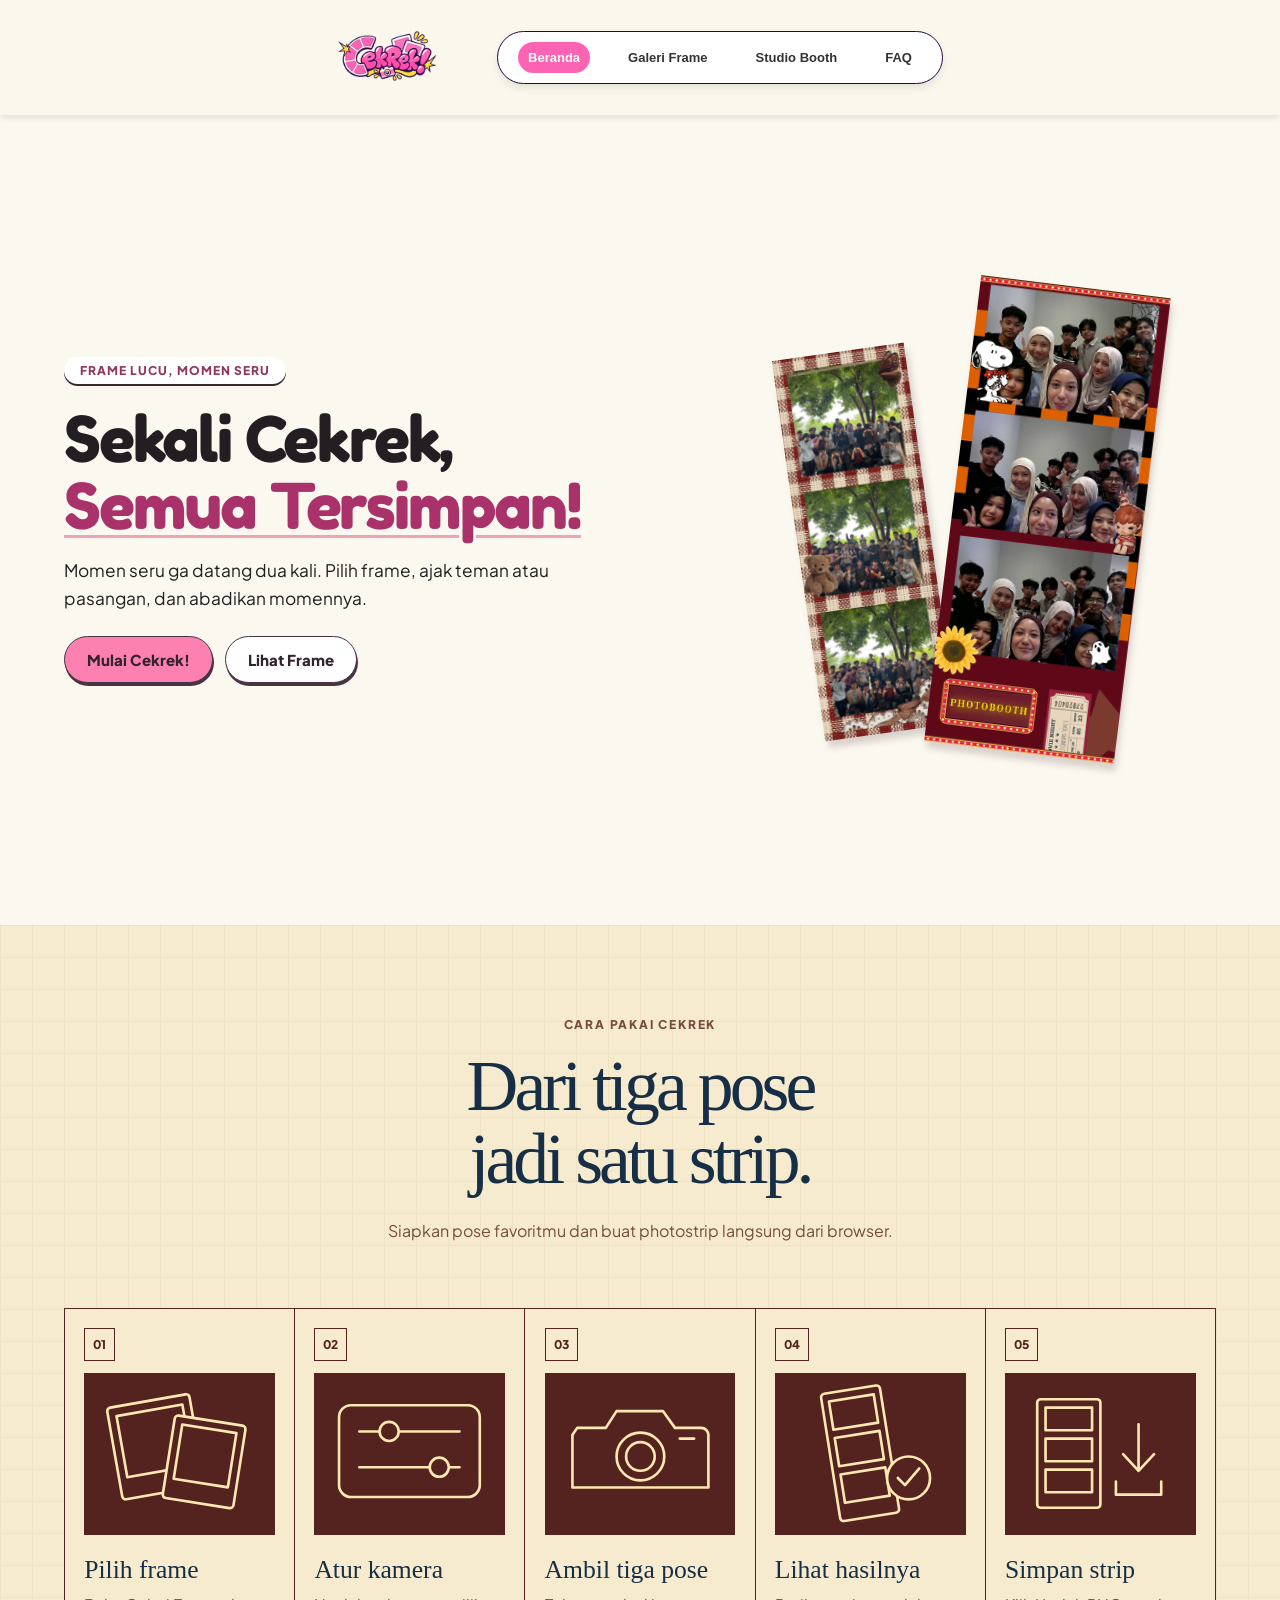
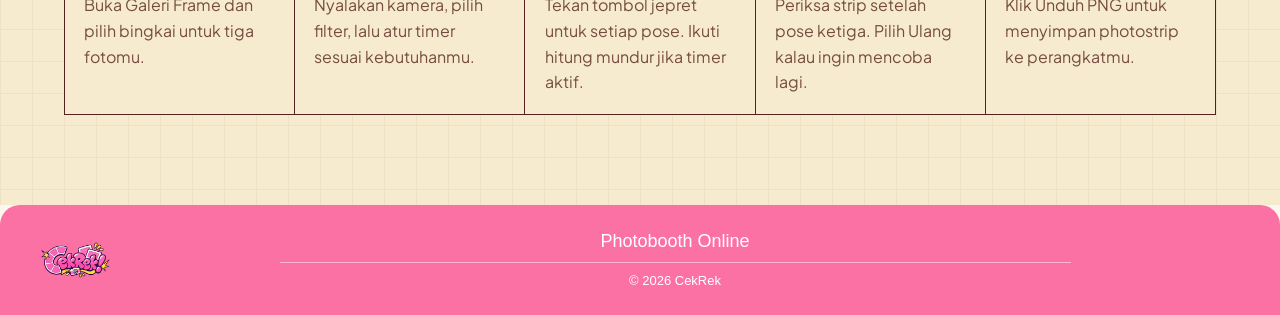
==== CekRek/index.html @ 71968d49 "masuk" ====
<!DOCTYPE html>
<html lang="id">
<head>
  <meta charset="UTF-8">
  <meta name="viewport" content="width=device-width, initial-scale=1">
  <title>CEKREK Studio</title>

  <link rel="stylesheet" href="css/base.css">
  <link rel="stylesheet" href="css/navbar.css">
  <link rel="stylesheet" href="css/landing.css">
  <link rel="stylesheet" href="css/panduan.css">
  <link rel="stylesheet" href="css/galeri-frame.css">
  <link rel="stylesheet" href="css/kamera.css">
  <link rel="stylesheet" href="css/faq.css">

  <script src="js/navbar.js" defer></script>
  <script src="js/galeri-frame.js" defer></script>
  <script src="js/kamera.js" defer></script>
  <script src="js/faq.js" defer></script>
  <link rel="stylesheet" href="css/navigasi.css">
  <script src="js/navigasi.js" defer></script>
</head>
<body>
  
  <!-- NAVBAR START -->
  <nav class="navbar">
    <div class="wrapper">
      <div class="logo">
        <img src="gambar/logoCekRek.png" alt="Logo CekRek">
      </div>

      <button class="menu-toggle" type="button" aria-expanded="false" aria-controls="menu-utama">Menu</button>

      <ul class="nav-menu" id="menu-utama">
        <li><a href="#beranda" class="active">Beranda</a></li>
        <li><a href="#galeri-frame">Galeri Frame</a></li>
        <li><a href="#studio">Studio Booth</a></li>
        <li><a href="#faq">FAQ</a></li>
      </ul>
    </div>
  </nav>
  <!-- NAVBAR END -->

  <!-- HERO / LANDING PAGE SECTION -->
  <div id="beranda" data-layar tabindex="-1">
  <section class="hero" aria-labelledby="judul-beranda">
    <div class="hero-salinan">
      <p class="hero-label">Frame lucu, momen seru</p>
      <h1 id="judul-beranda">Sekali Cekrek,<br><em>Semua Tersimpan!</em></h1>
      <p class="hero-deskripsi">Momen seru ga datang dua kali. Pilih frame, ajak teman atau pasangan, dan abadikan momennya.</p>
      <div class="hero-aksi">
        <a href="#galeri-frame" class="startbutton">Mulai Cekrek!</a>
        <a href="#galeri-frame" class="galeriframe">Lihat Frame</a>
      </div>
    </div>
    <div class="hero-strip">
      <img src="gambar/hasil-foto.png" alt="Contoh strip foto pertama">
      <img src="gambar/hasil-foto2.png" alt="Contoh strip foto kedua">
    </div>
  </section>

  <section class="panduan" aria-labelledby="judul-panduan">
    <header>
      <p class="label-panduan">Cara pakai CekRek</p>
      <h2 id="judul-panduan">Dari tiga pose<br>jadi satu strip.</h2>
      <p>Siapkan pose favoritmu dan buat photostrip langsung dari browser.</p>
    </header>
    <ol>
        <li>
          <span class="nomor-panduan" aria-hidden="true">01</span>
          <svg viewBox="0 0 160 136" aria-hidden="true" focusable="false"><g><g transform="rotate(-10 65 60)"><rect x="25" y="22" width="70" height="78" rx="3"/><rect x="32" y="30" width="56" height="52"/></g><g transform="rotate(9 104 73)"><rect x="71" y="40" width="60" height="70" rx="3"/><rect x="78" y="47" width="46" height="46"/></g></g></svg>
          <h3>Pilih frame</h3>
          <p>Buka Galeri Frame dan pilih bingkai untuk tiga fotomu.</p>
        </li>
        <li>
          <span class="nomor-panduan" aria-hidden="true">02</span>
          <svg viewBox="0 0 160 136" aria-hidden="true" focusable="false"><g><rect x="21" y="27" width="118" height="77" rx="10"/><path d="M38 49h84M38 79h84"/><circle cx="63" cy="49" r="8"/><circle cx="105" cy="79" r="8"/></g></svg>
          <h3>Atur kamera</h3>
          <p>Nyalakan kamera, pilih filter, lalu atur timer sesuai kebutuhanmu.</p>
        </li>
        <li>
          <span class="nomor-panduan" aria-hidden="true">03</span>
          <svg viewBox="0 0 160 136" aria-hidden="true" focusable="false"><g><path d="M27 46h24l9-14h39l10 14h22a6 6 0 0 1 6 6v44H23V52z"/><circle cx="80" cy="70" r="20"/><circle cx="80" cy="70" r="12"/><path d="M113 55h12"/></g></svg>
          <h3>Ambil tiga pose</h3>
          <p>Tekan tombol jepret untuk setiap pose. Ikuti hitung mundur jika timer aktif.</p>
        </li>
        <li>
          <span class="nomor-panduan" aria-hidden="true">04</span>
          <svg viewBox="0 0 160 136" aria-hidden="true" focusable="false"><g><g transform="rotate(-9 73 65)"><rect x="46" y="13" width="50" height="108" rx="3"/><path d="M52 20h38v24H52z M52 51h38v24H52z M52 82h38v24H52z"/></g><circle cx="112" cy="88" r="18"/><path d="m103 88 6 6 12-14"/></g></svg>
          <h3>Lihat hasilnya</h3>
          <p>Periksa strip setelah pose ketiga. Pilih Ulang kalau ingin mencoba lagi.</p>
        </li>
        <li>
          <span class="nomor-panduan" aria-hidden="true">05</span>
          <svg viewBox="0 0 160 136" aria-hidden="true" focusable="false"><g><rect x="27" y="22" width="53" height="91" rx="3"/><path d="M34 29h39v19H34z M34 55h39v19H34z M34 81h39v19H34z M112 43v38m-13-13 13 14 13-14 M93 91v11h38V91"/></g></svg>
          <h3>Simpan strip</h3>
          <p>Klik Unduh PNG untuk menyimpan photostrip ke perangkatmu.</p>
        </li>
    </ol>
  </section>
  </div>

  <!-- GALERI FRAME SECTION -->
      <section id="galeri-frame" data-layar tabindex="-1" hidden class="galeri-frame-section">
        <div class="container">
          <div class="header">
            <h1>Galeri Frame</h1>
            <p>Pilih frame untuk masuk ke studio.</p>
          </div>

          <div class="grid">
            <div class="card yellow active" data-frame="1" onclick="selectCard(this)">
              <span class="badge-terpilih">&#10003; Terpilih</span>
              <div class="frame-box">
                <img src="gambar/frame1.png" alt="Frame 1">
              </div>
              <div class="info">
                <div class="info-header">
                  <h3>Frame 1</h3>
                  <span class="tag-populer">Populer</span>
                </div>
                <p>(3 Foto)</p>
              </div>
              <button class="btn">Pakai Frame</button>
            </div>

            <div class="card red" data-frame="2" onclick="selectCard(this)">
              <span class="badge-terpilih">&#10003; Terpilih</span>
              <div class="frame-box">
                <img src="gambar/frame2.png" alt="Frame 2">
              </div>
              <div class="info">
                <h3>Frame 2</h3>
                <p>(3 Foto)</p>
              </div>
              <button class="btn">Pakai Frame</button>
            </div>

            <div class="card purple" data-frame="3" onclick="selectCard(this)">
              <span class="badge-terpilih">&#10003; Terpilih</span>
              <div class="frame-box">
                <img src="gambar/frame3.png" alt="Frame 3">
              </div>
              <div class="info">
                <h3>Frame 3</h3>
                <p>(3 Foto)</p>
              </div>
              <button class="btn">Pakai Frame</button>
            </div>

            <div class="card green" data-frame="4" onclick="selectCard(this)">
              <span class="badge-terpilih">&#10003; Terpilih</span>
              <div class="frame-box">
                <img src="gambar/frame4.png" alt="Frame 4">
              </div>
              <div class="info">
                <h3>1 CUT</h3>
                <p>(3 Foto)</p>
              </div>
              <button class="btn">Pakai Frame</button>
            </div>

            <div class="card red" data-frame="5" onclick="selectCard(this)">
              <span class="badge-terpilih">&#10003; Terpilih</span>
              <div class="frame-box">
                <img src="gambar/framee5.png" alt="Frame 5">
              </div>
              <div class="info">
                <div class="info-header">
                  <h3>Frame 5</h3>
                </div>
                <p>(3 Foto)</p>
              </div>
              <button class="btn">Pakai Frame</button>
            </div>

            <div class="card purple" data-frame="6" onclick="selectCard(this)">
              <span class="badge-terpilih">&#10003; Terpilih</span>
              <div class="frame-box">
                <img src="gambar/framee6.png" alt="Frame 6">
              </div>
              <div class="info">
                <h3>Frame Hibachi Mana</h3>
                <p>(3 Foto)</p>
              </div>
              <button class="btn">Pakai Frame</button>
            </div>

          </div> <!-- Penutup div.grid -->
        </div>
      </section>

  <!-- STUDIO KAMERA SECTION -->
  <main id="studio" data-layar tabindex="-1" hidden>
    <header class="studio-heading">
      <p class="label-studio">Tentang studio</p>
      <h1>Coba studio PhotoBooth</h1>
      <p>Pilih filter dan coba kamera langsung di sini.</p>
    </header>
    <header class="judul-hasil" hidden><h1>Hasil fotomu</h1></header>
    <section class="studio-card" aria-label="Studio kamera">
      <div class="studio-body">
        <div class="studio-kamera">
          <div class="area-kamera">
            <span id="status-live">STANDBY</span>
            <span class="sudut-lensa" aria-hidden="true"></span>
            <video id="kamera" aria-label="Pratinjau kamera" autoplay muted playsinline hidden></video>
            <span id="pose">Pose 1 / 3</span>
            <output id="hitung" aria-live="assertive"></output>
            <button id="nyalakan" type="button">Nyalakan Kamera</button>
          </div>
          <div class="kontrol" role="group" aria-label="Kontrol kamera">
            <div class="alat-kiri">
              <label>Filter<select id="filter"><option value="none">Original</option><option value="grayscale(1)">Monokrom</option><option value="sepia(1)">Sepia</option><option value="contrast(1.3)">Kontras</option></select></label>
              <button type="button" id="stiker" aria-pressed="false">Stiker</button>
              <button type="button" id="buka-hasil" disabled>Hasil</button>
            </div>
            <button id="jepret" type="button" aria-label="Ambil foto" title="Ambil foto" disabled></button>
            <div class="alat-kanan">
              <button id="kilat" aria-pressed="false">Flash</button>
              <label>Timer<select id="timer"><option value="0">Mati</option><option value="1">1 dtk</option><option value="3" selected>3 dtk</option><option value="5">5 dtk</option></select></label>
              <button id="cermin" aria-pressed="true">Cermin</button>
            </div>
          </div>
          <p id="pesan" role="status">Nyalakan kamera untuk mulai foto.</p>
        </div>
        <aside class="pilihan-frame">
          <p>Frame terpilih <strong id="nama-frame">Frame 1</strong></p>
          <canvas id="hasil" width="734" height="1800" role="img" aria-label="Pratinjau strip"></canvas>
          <a href="#tinjau" id="lihat-hasil" hidden>Lihat hasil</a>
          <button id="ulang" type="button" disabled>Ulang</button>
          <button id="unduh" type="button" disabled>Unduh PNG</button>
        </aside>
      </div>
    </section>
  </main>

  <!-- FAQ -->
  <section class="faq" id="faq" data-layar tabindex="-1" hidden>
    <h2>FAQ</h2>

    <div class="item">
      <button class="pertanyaan">1. Apa itu CekRek?<span class="panah"></span></button>
      <p class="jawaban">CekRek itu website photobooth online yang bikin kamu bisa foto seru langsung dari browser, tanpa perlu antre di booth. Tinggal pilih frame favoritmu, cekrek, dan hasilnya siap diunduh. Cocok buat foto bareng teman, sahabat, atau sekadar gaya sendirian!</p>
    </div>

    <div class="item">
      <button class="pertanyaan">2. Bagaimana cara menggunakan CekRek?<span class="panah"></span></button>
      <p class="jawaban">Gampang banget! Pilih frame yang kamu suka, klik tombol nyalakan kamera, lalu izinkan akses kamera di browser. Setelah itu jepret 3 foto satu per satu dengan pose terbaikmu. Kalau sudah puas, tinggal unduh hasilnya sebagai gambar PNG. Kalau kurang cocok, kamu bisa foto ulang sepuasnya!</p>
    </div>

    <div class="item">
      <button class="pertanyaan">3. Apakah CekRek gratis?<span class="panah"></span></button>
      <p class="jawaban">Gratis! Kamu bebas foto sebanyak yang kamu mau tanpa biaya apa pun dan tanpa perlu daftar akun. Jadi tidak perlu khawatir soal kuota jepretan, silakan berkreasi sepuasnya!</p>
    </div>

    <div class="item">
      <button class="pertanyaan">4. Apakah saya perlu menginstal aplikasi untuk menggunakan CekRek?<span class="panah"></span></button>
      <p class="jawaban">Gak perlu sama sekali! CekRek langsung jalan lewat browser di laptop maupun HP, jadi tinggal buka websitenya dan langsung foto. Hemat memori dan praktis! Pastikan saja kameramu aktif dan browsernya mengizinkan akses kamera.</p>
    </div>
  </section>
  <!-- FAQ END -->

  <!-- FOOTER -->
  <footer class="footer">
    <img src="gambar/logoCekRek.png" alt="Logo CekRek" class="footer-logo">
    <div class="tengah">
      <p class="tagline">Photobooth Online</p>
      <hr>
      <p class="copy">&copy; 2026 CekRek</p>
    </div>
  </footer>

</body>
</html>
---- CekRek/css/base.css ----
@font-face { font-family: Fredoka; src: url('../assets/fredoka-one.ttf'); }
@font-face { font-family: Jakarta; src: url('../assets/jakarta-400.ttf'); }
@font-face { font-family: Jakarta; src: url('../assets/jakarta-800.ttf'); font-weight: 800; }

:root {
  --font-sans: "Plus Jakarta Sans", sans-serif;  
  --font-display: "Fredoka", cursive;            
  --color-cream: #faf8ec;                      
  --color-pink: #fb71a4;                        
  --color-pink-dark: #e8508a;                    
  --color-pink-soft: #fff0f6;                    
  --color-plum: #7a3e53;                        
  --color-ink: #222222;                          
  --color-white: #ffffff;
  --color-yellow: #f5da69;
}

* { box-sizing: border-box; }
body { margin: 0; background: var(--color-cream); color: #222; font-family: Jakarta, Arial, sans-serif; }
---- CekRek/css/navbar.css ----
* {
    margin: 0;
    padding: 0;
    box-sizing: border-box;
    font-family: 'Plus Jakarta Sans', sans-serif;
    font-size: 13px;
}
html {
    scroll-behavior: smooth;
}

body {
    width: 100%;
}

.wrapper {
    max-width: 1100px;
    margin: 0 auto;
    display: flex;
    justify-content: center;
    align-items: center;
    padding-left: 20px;
    padding-right: 20px;
}

.navbar {
    width: 100%;
    background-color: var(--color-cream);
    position: sticky;
    top: 0;
    z-index: 1000;
    box-shadow: 0px 4px 6px -1px rgba(0,0,0,0.1);
    padding: 6px 0;
}

.logo img {
    width: 100px;
    height: auto;
    object-fit: contain;
}

.nav-menu {
    display: flex;
    list-style: none;
    align-items: center;
    gap: 28px;
    background-color: #ffffff;
    padding: 10px 20px;
    margin-left: 60px;
    border-radius: 50px;
    box-shadow: 0px 4px 10px -1px rgba(0,0,0,0.1);
    border: 1px solid #270749;
}

.nav-menu li a {
    text-decoration: none;
    color: #333;
    font-weight: bold;
    white-space: nowrap;
    display: inline-block;
    text-align: center;
    padding: 8px 10px;
    border-radius: 50px;
    background-color: transparent;
    transition: background-color 0.3s ease, color 0.3s ease;
}

.nav-menu li a:hover {
    background-color: #fdd5db;
    color: #fc63b2;
}

.nav-menu li a.active {
    background-color: #fc63b2;
    color: #ffffff;
}
.menu-toggle {
    display: none;
    cursor: pointer;
    font-weight: bold;
    color: #333;
    background-color: #ffffff;
    padding: 10px 20px;
    border-radius: 50px;
    box-shadow: 0px 4px 10px -1px rgba(0,0,0,0.1);
    border: 1px solid #270749;
}

@media screen and (max-width: 850px) {
    .menu-toggle {
        display: block;
    }

    .nav-menu {
        display: none;
        flex-direction: column;
        position: absolute;
        top: 100%;
        width: 100%;
        background-color: #FAF8EC;
        padding: 20px;
        margin-left: 0;
        box-shadow: 0px 4px 10px -1px rgba(0,0,0,0.1);
        text-align: center;
        gap: 15px;
    }

    .nav-menu.active {
        display: flex;
    }
}
---- CekRek/css/landing.css ----
.hero {
  display: grid;
  grid-template-columns: minmax(0, 1.25fr) minmax(0, 1fr);
  align-items: center;
  gap: clamp(20px, 3vw, 52px);
  min-height: calc(100svh - 90px);
  padding: clamp(32px, 5vw, 72px) max(5vw, calc((100% - 1280px) / 2));
  background: #fbf8ef;
  color: #241e22;
  overflow: hidden;
}
.hero-label {
  display: inline-block;
  padding: 6px 16px;
  background: white;
  color: #8e365c;
  border-radius: 20px;
  box-shadow: 0 2px #392732;
  font: 800 12px Jakarta, sans-serif;
  text-transform: uppercase;
  letter-spacing: 1px;
}
#judul-beranda {
  margin: 22px 0 16px;
  font: 400 clamp(38px, 4.9vw, 76px)/1.08 Fredoka, sans-serif;
  letter-spacing: -.035em;
}
#judul-beranda em {
  font: inherit;
  color: #a83269;
  text-decoration: underline #eea3bb 3px;
  text-underline-offset: .1em;
}
.hero-deskripsi { max-width: 41ch; font: 400 clamp(16px, 1.35vw, 20px)/1.6 Jakarta, sans-serif; }
.hero-aksi { display: flex; flex-wrap: wrap; gap: 12px; margin-top: 24px; }
.hero-aksi a {
  text-decoration: none; color: #34232e; font: 800 15px Jakarta, sans-serif;
  padding: 13px 22px; background: white; border: 1px solid #483342;
  border-radius: 24px; box-shadow: 1px 3px #483342;
}
.hero-aksi .startbutton { background: #fc81b0; }
.hero-aksi a:hover { transform: translateY(-2px); }
.hero-strip { position: relative; width: 100%; height: clamp(330px, 39vw, 550px); }
.hero-strip img {
  position: absolute; object-fit: contain;
  filter: drop-shadow(3px 7px 3px #47283730);
}
.hero-strip img:first-child { width: 52%; height: 77%; top: 16%; left: 3%; transform: rotate(-8deg); }
.hero-strip img:last-child { width: 58%; height: 94%; top: 3%; left: 37%; transform: rotate(7deg); }
@media (max-width: 720px) {
  .hero { grid-template-columns: 1fr; min-height: auto; padding: 36px 6vw 28px; }
  .hero-strip { justify-self: center; max-width: 390px; height: clamp(265px, 68vw, 350px); }
}
---- CekRek/css/panduan.css ----
.panduan {
  --kertas: #f6ebce;
  --tinta: #54221f;
  color: #172e47;
  background-color: var(--kertas);
  background-image: linear-gradient(#82633010 1px,transparent 1px), linear-gradient(90deg,#82633010 1px,transparent 1px);
  background-size: 32px 32px;
  padding: clamp(48px,7vw,100px) max(5vw,calc((100% - 1320px)/2));
}
.panduan header { max-width: 670px; margin: 0 auto clamp(36px,5vw,72px); text-align: center; }
.panduan p { font: 400 16px/1.6 Jakarta,sans-serif; color: #764c40; }
.panduan .label-panduan { font-size: 12px; font-weight: 800; letter-spacing: .15em; text-transform: uppercase; }
.panduan h2,.panduan h3 { font-family: Georgia,serif; font-weight: 400; }
.panduan h2 { font-size: clamp(44px,5.6vw,84px); line-height: 1.02; letter-spacing: -.055em; margin: 16px 0 22px; }
.panduan ol { list-style: none; display: grid; grid-template-columns: repeat(5,minmax(0,1fr)); gap: 1px; border: 1px solid var(--tinta); background: var(--tinta); }
.panduan li { min-width: 0; padding: clamp(14px,1.5vw,24px); background: var(--kertas); }
.nomor-panduan { display: inline-block; padding: 8px; border: 1px solid var(--tinta); color: var(--tinta); font: 800 12px Jakarta,sans-serif; }
.panduan svg { display: block; width: 100%; margin: 12px 0 20px; background: var(--tinta); }
.panduan svg g { fill: var(--tinta); stroke: #ffe8b1; stroke-width: 2.2; stroke-linejoin: round; stroke-linecap: round; }
.panduan h3 { font-size: clamp(22px,2vw,30px); line-height: 1.15; margin-bottom: 8px; }
@media(max-width: 900px) {
  .panduan ol { grid-template-columns: repeat(2,minmax(0,1fr)); background: transparent; border: 0; gap: 12px; }
  .panduan li { border: 1px solid var(--tinta); }
}
@media(max-width: 540px) {
  .panduan ol { grid-template-columns: 1fr; }
  .panduan li { display: grid; grid-template-columns: 84px 1fr; column-gap: 15px; align-content: start; }
  .panduan svg { grid-column: 1; grid-row: 1 / 4; align-self: center; margin: 0; }
  .panduan li > :not(svg) { grid-column: 2; }
  .nomor-panduan { justify-self: start; margin-bottom: 6px; padding: 3px 6px; }
}
---- CekRek/css/galeri-frame.css ----
.galeri-frame-section {
  background-color: #f8f9fa;
  padding: 40px 20px;
  margin-top: 50px;
  border-top: 2px dashed #ddd;
}

.galeri-frame-section .container {
  max-width: 1200px;
  margin: 0 auto;
  background: #ffffff;
  padding: 24px;
  border-radius: 16px;
  position: relative;
  text-align: left;
}

.galeri-frame-section .header h1 {
  font-size: 24px;
  margin-bottom: 8px;
  color: #111;
  font-family: Arial, sans-serif;
}

.galeri-frame-section .header p {
  color: #666;
  margin-bottom: 24px;
  font-size: 14px;
  font-family: Arial, sans-serif;
}

.galeri-frame-section .grid {
  display: grid;
  grid-template-columns: repeat(auto-fit, minmax(240px, 1fr));
  gap: 20px;
}

.galeri-frame-section .card {
  border-radius: 16px;
  padding: 16px;
  position: relative;
  display: flex;
  flex-direction: column;
  align-items: center;
  border: 2px solid transparent;
  transition: all 0.2s ease;
}

.galeri-frame-section .card.yellow { background-color: #fffde7; }
.galeri-frame-section .card.purple { background-color: #f3e5f5; }
.galeri-frame-section .card.green  { background-color: #e8f5e9; }
.galeri-frame-section .card.red  { background-color: #ffe1ca; }

.galeri-frame-section .card.active {
  border-color: #fbc02d;
}

.galeri-frame-section .badge-terpilih {
  position: absolute;
  top: 12px;
  left: 12px;
  background: #fbc02d;
  color: #000;
  font-size: 11px;
  font-weight: bold;
  padding: 4px 8px;
  border-radius: 12px;
  display: none;
}

.galeri-frame-section .card.active .badge-terpilih {
  display: block;
}

.galeri-frame-section .frame-box {
  width: 140px;
  height: 180px;
  background: #fff;
  border-radius: 8px;
  box-shadow: 0 4px 10px rgba(0,0,0,0.1);
  margin: 30px 0 20px 0;
  padding: 10px;
  display: flex;
  flex-direction: column;
  align-items: center;
  justify-content: center;
}

.galeri-frame-section .frame-box img {
  width: 100%;
  height: 100%;
  object-fit: contain;
  display: block;
}

.galeri-frame-section .preview-grid-2x2 {
  display: grid;
  grid-template-columns: 1fr 1fr;
  gap: 4px;
  width: 100%;
  height: 100%;
}
.galeri-frame-section .preview-grid-2x2 div {
  background: #222;
  color: #fff;
  display: flex;
  align-items: center;
  justify-content: center;
  font-size: 12px;
  border-radius: 2px;
}

.galeri-frame-section .preview-grid-2cut {
  display: flex;
  flex-direction: column;
  gap: 6px;
  width: 100%;
  height: 100%;
}
.galeri-frame-section .preview-grid-2cut div {
  background: #222;
  color: #fff;
  flex: 1;
  display: flex;
  align-items: center;
  justify-content: center;
  font-size: 10px;
  border-radius: 2px;
}

.galeri-frame-section .preview-grid-strip {
  display: flex;
  flex-direction: column;
  gap: 3px;
  width: 70%;
  height: 100%;
}
.galeri-frame-section .preview-grid-strip div {
  background: #222;
  color: #fff;
  flex: 1;
  display: flex;
  align-items: center;
  justify-content: center;
  font-size: 10px;
  border-radius: 2px;
}

.galeri-frame-section .preview-grid-1cut {
  width: 100%;
  height: 100%;
  background: #222;
  color: #fff;
  display: flex;
  align-items: center;
  justify-content: center;
  font-size: 12px;
  border-radius: 2px;
}

.galeri-frame-section .info {
  width: 100%;
  margin-bottom: 16px;
}

.galeri-frame-section .info-header {
  display: flex;
  justify-content: space-between;
  align-items: center;
}

.galeri-frame-section .info h3 {
  font-size: 16px;
  color: #111;
  margin: 0;
  font-family: Arial, sans-serif;
}

.galeri-frame-section .tag-populer {
  background: #fff3cd;
  color: #856404;
  font-size: 10px;
  padding: 2px 6px;
  border-radius: 4px;
  font-weight: bold;
}

.galeri-frame-section .info p {
  font-size: 12px;
  color: #777;
  margin: 4px 0 0 0;
  font-family: Arial, sans-serif;
}

.galeri-frame-section .btn {
  width: 100%;
  padding: 10px 0;
  border-radius: 20px;
  border: 1px solid #ccc;
  background: #fff;
  font-weight: bold;
  cursor: pointer;
  font-size: 13px;
  color: #111;
  font-family: Arial, sans-serif;
}

.galeri-frame-section .card.active .btn {
  background: #fbc02d;
  border-color: #fbc02d;
  color: #000;
}
---- CekRek/css/kamera.css ----
#studio {
  padding: 26px clamp(14px, 4vw, 64px) 48px;
  color: #48283a;
  background: repeating-linear-gradient(90deg, var(--color-cream, #faf8ec) 0 28px, #f3efd9 28px 56px);
  font-family: Jakarta, sans-serif;
}
#studio :is(button, select, label, a) { font-family: inherit; }
#studio button:enabled, #studio select { cursor: pointer; }
.studio-heading, .judul-hasil { text-align: center; margin-bottom: 22px; }
.studio-heading h1, .judul-hasil h1 { font: 400 clamp(26px, 4vw, 40px) Fredoka, sans-serif; }
.studio-card { max-width: 1280px; margin: auto; }
.studio-body { display: grid; grid-template-columns: minmax(0, 1fr) clamp(265px, 25vw, 330px); gap: 24px; align-items: start; }
.studio-kamera, .pilihan-frame {
  background: white; border: 2px solid #efdfd7; border-radius: 26px;
  padding: clamp(14px, 2vw, 24px); box-shadow: 0 6px 0 #efdcd2;
}
.area-kamera {
  position: relative; isolation: isolate; display: grid; place-content: center; justify-items: center;
  overflow: hidden; aspect-ratio: 16 / 10; border-radius: 18px;
  background: #d3cecd;
}
.kamera-idle { width: clamp(60px, 14vw, 155px); max-height: 16vh; object-fit: contain; margin-bottom: 12px; }
#kamera { position: absolute; inset: 0; width: 100%; height: 100%; object-fit: cover; transform: scaleX(-1); }
#pose { position: absolute; left: 12px; top: 12px; color: white; background: #462c37; border-radius: 20px; padding: 6px 12px; font-weight: bold; }
#hitung { position: absolute; inset: 0; display: grid; place-items: center; color: white; text-shadow: 0 2px 12px #422; font: 400 clamp(48px, 10vw, 110px) Fredoka, sans-serif; pointer-events: none; }
.area-kamera.flash::after { content: ''; position: absolute; inset: 0; background: white; pointer-events: none; }
#nyalakan { position: relative; padding: 12px 22px; border-radius: 28px; border: 2px solid white; background: #ae315e; color: white; font-weight: 800; }
.kontrol { display: flex; justify-content: center; flex-wrap: wrap; gap: 10px; align-items: center; margin: 18px auto 12px; }
.kontrol label { display: grid; gap: 3px; color: #77374f; font-size: 12px; font-weight: bold; }
.kontrol select, .kontrol button, .pilihan-frame button {
  border: 1px solid #dabec8; background: #fffaf7; color: #4f293b; border-radius: 12px; padding: 9px 10px;
}
.kontrol [aria-pressed="true"] { background: #ffe4ef; border: 2px solid #b63867; }
#jepret { width: 62px; height: 62px; padding: 0; background: #f45e99; border: 5px solid white; border-radius: 50%; box-shadow: 0 0 0 2px #d04a80; }
#studio button:disabled { opacity: .5; }
#pesan { text-align: center; color: #774359; }
.pilihan-frame { display: grid; grid-template-columns: 1fr 1fr; gap: 12px; }
.pilihan-frame :is(h2, p, canvas, a) { grid-column: 1 / -1; }
.pilihan-frame h2 { font: 400 24px Fredoka, sans-serif; }
#nama-frame { color: #943454; }
#hasil { justify-self: center; height: 165px; max-width: 100%; object-fit: contain; }
@media (max-width: 850px) {
  .studio-body { grid-template-columns: 1fr; }
  .studio-kamera, .pilihan-frame { min-width: 0; }
}

/* Studio: viewfinder dan tiga kelompok kontrol di bawah video. */
.studio-kamera { padding: 0; border: 0; box-shadow: none; background: transparent; }
.area-kamera { aspect-ratio: 16/9; border: 4px solid white; border-radius: 32px; background: #d3cecd; box-shadow: 0 15px 35px #0000000f; }
#nyalakan { background: #f3649c; padding: 16px 30px; }
#status-live, #pose { position: absolute; z-index: 1; top: 23px; padding: 6px 12px; border-radius: 22px; color: white; font-weight: bold; }
#status-live { left: 23px; background: #0009; }
#pose { left: auto; right: 23px; background: #a93865; }
.sudut-lensa { position: absolute; z-index: 1; inset: 15px; pointer-events: none;
  --garis: linear-gradient(white,white);
  background: var(--garis) left top, var(--garis) right top, var(--garis) left bottom, var(--garis) right bottom,
              var(--garis) left top, var(--garis) right top, var(--garis) left bottom, var(--garis) right bottom;
  background-size: 23px 3px,23px 3px,23px 3px,23px 3px,3px 23px,3px 23px,3px 23px,3px 23px; background-repeat: no-repeat;
}
.kontrol { display: grid; grid-template-columns: 1fr 82px 1fr; gap: 12px; }
.alat-kiri,.alat-kanan { display: flex; align-items: center; gap: 6px; flex-wrap: wrap; }
.alat-kanan { justify-content: flex-end; }
.alat-kiri > *, .alat-kanan > * { text-align: center; }
.alat-kiri > button,.alat-kiri > label { display: grid; align-content: center; min-height: 58px; background: white; padding: 6px; border: 2px solid #f69abe; border-radius: 16px; box-shadow: 0 3px #f69abe; }
.kontrol select { padding: 3px; font-size: 12px; }
.alat-kanan button,.alat-kanan label { border-radius: 50%; width: 54px; height: 54px; display: grid; align-content: center; justify-content: center; font-size: 11px; }
.alat-kanan label { border: 1px solid #dabec8; background: white; }
.alat-kanan select { border: 0; padding: 0; background: transparent; }
#jepret { width: 78px; height: 78px; justify-self: center; outline: 2px dashed white; outline-offset: -12px; }
@media (max-width: 650px) {
  .area-kamera { aspect-ratio: 4/3; border-radius: 24px; }
  .kontrol { grid-template-columns: 1fr; justify-items: center; }
  #jepret { grid-row: 1; }
  .alat-kiri,.alat-kanan { justify-content: center; }
}


.studio-heading { max-width: 1280px; margin: 0 auto 24px; text-align: left; }
.studio-heading .label-studio { font-weight: 800; text-transform: uppercase; letter-spacing: 2px; color: #854359; }
.studio-heading h1 { margin: 8px 0; color: #241e22; }
.studio-heading p { color: #854359; }
.studio-card { border: 2px solid #272024; border-radius: 28px; background: white; padding: clamp(14px, 2.5vw, 34px); }
.studio-body { grid-template-columns: minmax(0, 1.65fr) minmax(0, 1fr); align-items: center; gap: clamp(16px, 2vw, 28px); }
.pilihan-frame { border: 0; padding: 0; box-shadow: none; }
.pilihan-frame p, #pesan { padding: 12px 20px; border-radius: 14px; background: #ffedf4; color: #984364; text-align: left; }
#nama-frame { display: block; font: 400 28px Fredoka, sans-serif; }
#hasil { height: clamp(190px, 19vw, 260px); }
.pilihan-frame button { min-height: 48px; font-weight: 800; }
.area-kamera { background: #f3eee5; border: 0; box-shadow: none; }
.kontrol { background: #faf8ef; border-radius: 18px; padding: 12px; margin: 12px 0; }
.alat-kiri, .alat-kanan { min-width: 0; }
.alat-kiri button::before { display: block; font-size: 20px; }
#stiker::before { content: '✧'; }
#buka-hasil::before { content: '▧'; }
@media (max-width: 980px) {
  .studio-body { grid-template-columns: minmax(0, 1fr); }
}
@media (max-width: 650px) {
  .kontrol { grid-template-columns: repeat(2,minmax(0,1fr)); }
  #jepret { grid-column: 1 / -1; }
  .alat-kiri, .alat-kanan { justify-content: center; }
}
@media (max-width: 480px) {
  .kontrol { grid-template-columns: minmax(0,1fr); }
}
---- CekRek/css/faq.css ----
/* ---------- FAQ ---------- */
.faq {
  max-width: 980px;
  margin: 0 auto;
  padding: 40px 20px;
}

.faq h2 {
  font-family: var(--font-sans);
  font-size: 40px;
  margin: 0 0 24px;
  padding: 0;
  border: none;
  color: var(--color-ink);
}

.item {
  background: white;
  border: 1px solid var(--color-ink);
  border-radius: 40px;
  margin-bottom: 16px;
  overflow: hidden;
}

.pertanyaan {
  width: 100%;
  display: flex;
  justify-content: space-between;
  align-items: center;
  gap: 12px;
  padding: 20px 28px;
  background: white;
  border: none;
  font-family: var(--font-sans);
  font-weight: 700;
  font-size: 18px;
  color: var(--color-ink);
  text-align: left;
  cursor: pointer;
}

.jawaban {
  display: none;
  margin: 0;
  padding: 16px 28px 20px;
  border-top: 1px solid var(--color-ink);
  background: white;
  font-size: 15px;
}

.panah {
  width: 12px;
  height: 12px;
  border-right: 3px solid var(--color-ink);
  border-bottom: 3px solid var(--color-ink);
  transform: rotate(45deg);
  margin-right: 6px;
  flex-shrink: 0;
}

/* saat dibuka */
.item.buka .pertanyaan { background: var(--color-pink); }
.item.buka .jawaban    { display: block; }
.item.buka .panah {
  transform: rotate(-135deg);
  margin-top: 6px;
}

/* ---------- FOOTER ---------- */
.footer {
  background: var(--color-pink);
  border-radius: 20px 20px 0 0;
  display: flex;
  align-items: center;
  padding: 20px 40px;
  color: white;
  text-align: center;
}

.footer-logo { height: 70px; }
.tengah  { flex: 1; }
.tagline { margin: 0 0 10px; font-size: 18px; }
.copy    { margin: 10px 0 0; font-size: 13px; }

.footer hr {
  width: 70%;
  margin: 0 auto;
  border: none;
  border-top: 1px solid rgba(255, 255, 255, 0.5);
}

/* tampilan HP */
@media (max-width: 600px) {
  .footer { flex-direction: column; gap: 12px; padding: 16px; }
  .pertanyaan { padding: 16px 20px; font-size: 16px; }
  .jawaban { padding: 14px 20px 18px; }
}
---- CekRek/css/navigasi.css ----
[hidden] { display: none !important; }

[data-layar]:focus { outline: none; }

@media (prefers-reduced-motion: no-preference) {
  [data-layar]:not([hidden]) { animation: masuk-layar 220ms ease-out; }
  @keyframes masuk-layar {
    from { opacity: 0; transform: translateY(6px); }
    to { opacity: 1; transform: translateY(0); }
  }
}

#studio #lihat-hasil {
  grid-column: 1 / -1;
  justify-self: center;
  color: #82405a;
  font-weight: 700;
}

#studio.mode-hasil .studio-kamera,
#studio.mode-hasil .studio-bar,
#studio.mode-hasil #lihat-hasil { display: none; }

#studio.mode-hasil .studio-body { display: block; }
#studio.mode-hasil .studio-card,
#studio .judul-hasil { max-width: 520px; margin-inline: auto; }
#studio .judul-hasil h1 { margin-bottom: 16px; font: 400 32px Fredoka, sans-serif; }
#studio.mode-hasil #hasil { height: clamp(240px, 48svh, 560px); }
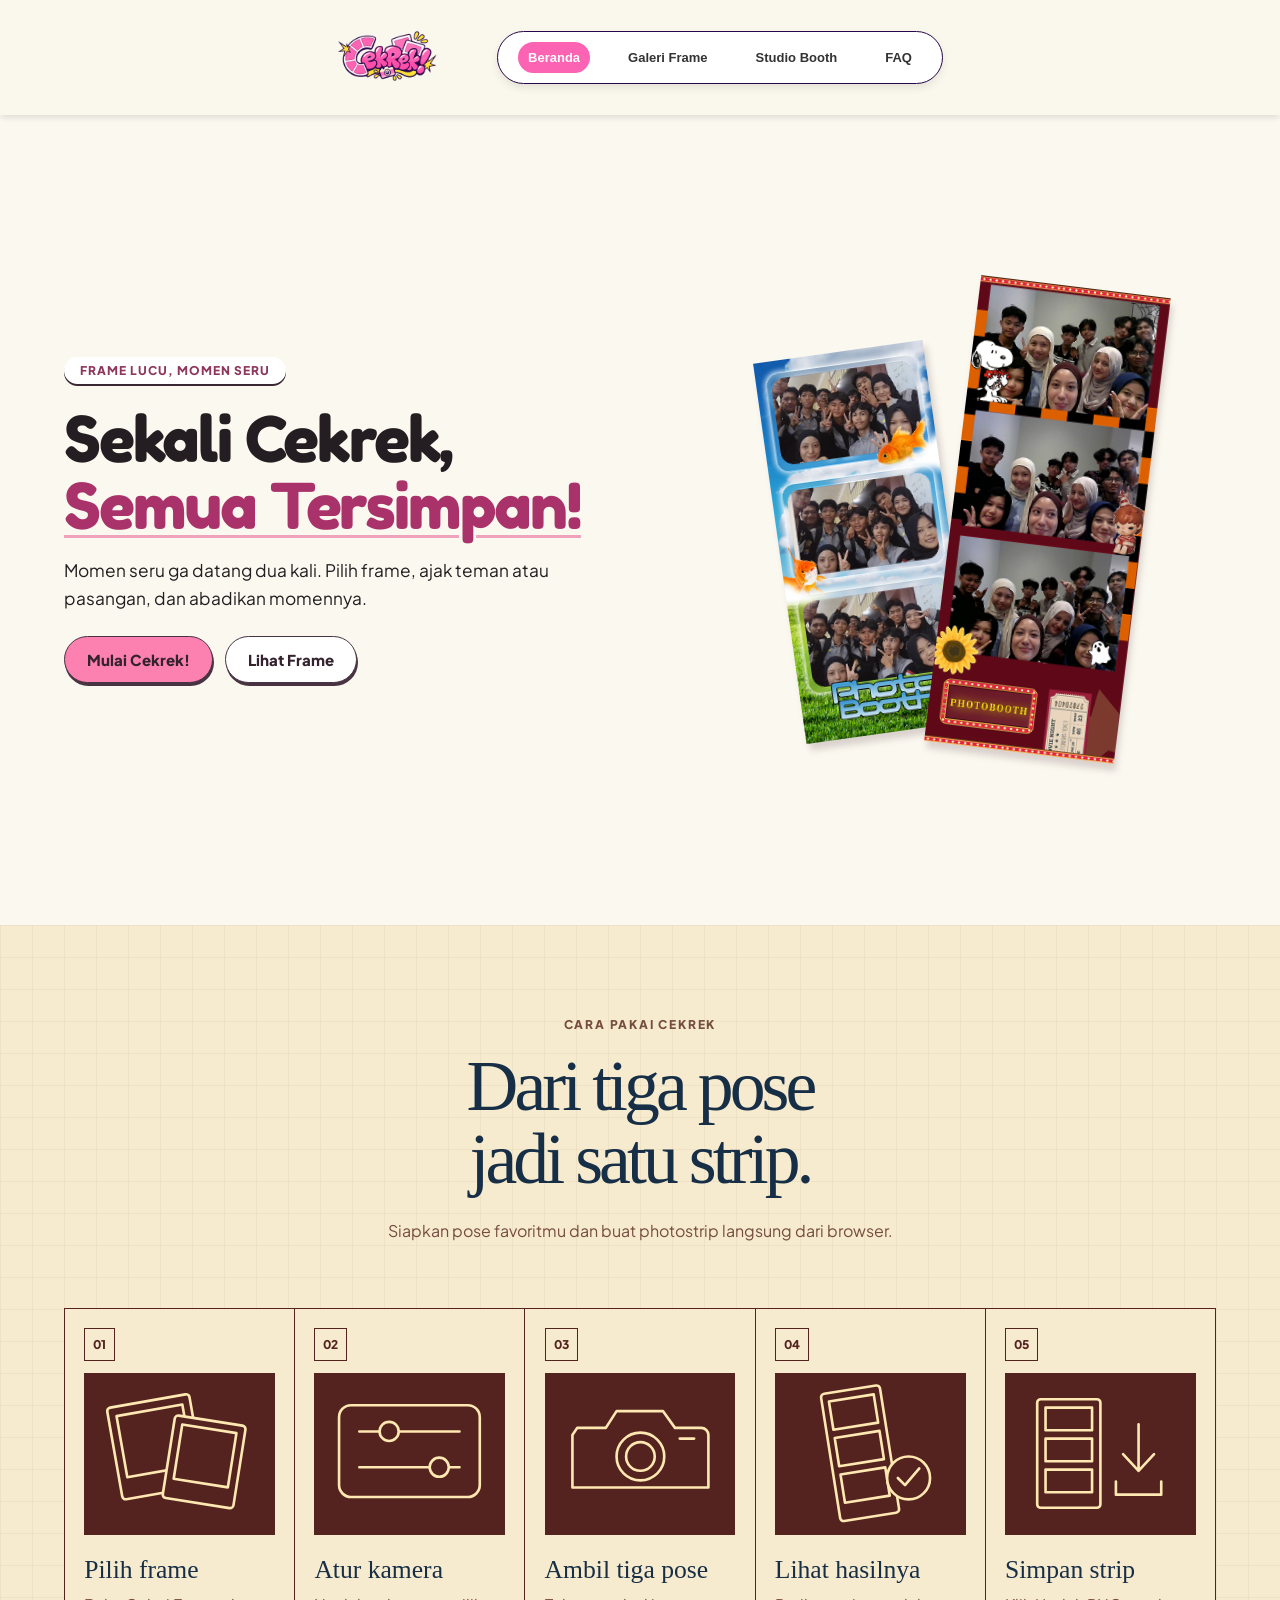
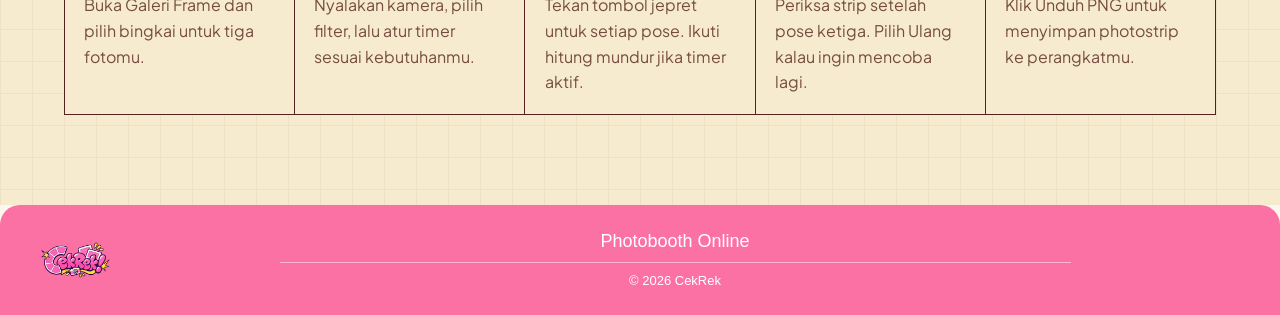
==== commit 0420c4a2: "ganti foto" ====
--- a/CekRek/index.html
+++ b/CekRek/index.html
@@ -54,7 +54,7 @@
       </div>
     </div>
     <div class="hero-strip">
-      <img src="gambar/hasil-foto.png" alt="Contoh strip foto pertama">
+      <img src="gambar/fotbar.png" alt="Contoh strip foto pertama">
       <img src="gambar/hasil-foto2.png" alt="Contoh strip foto kedua">
     </div>
   </section>
